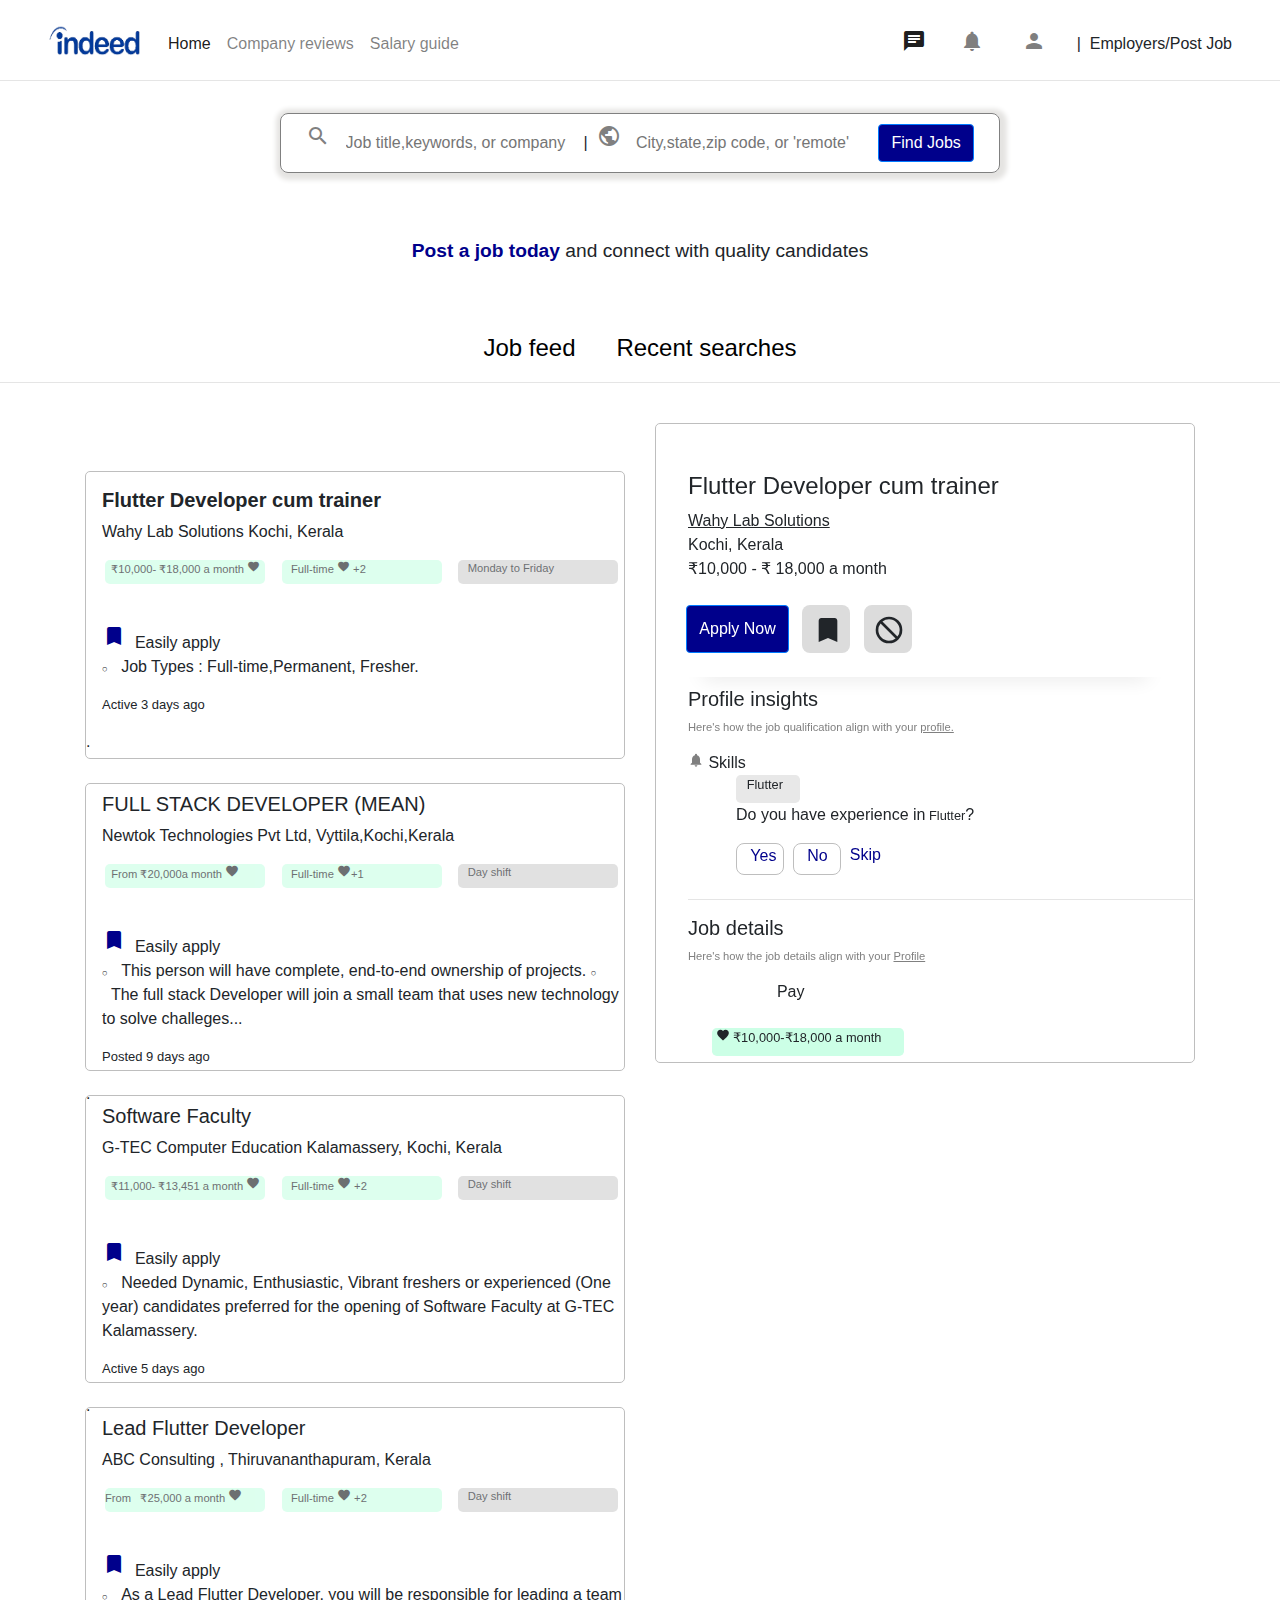
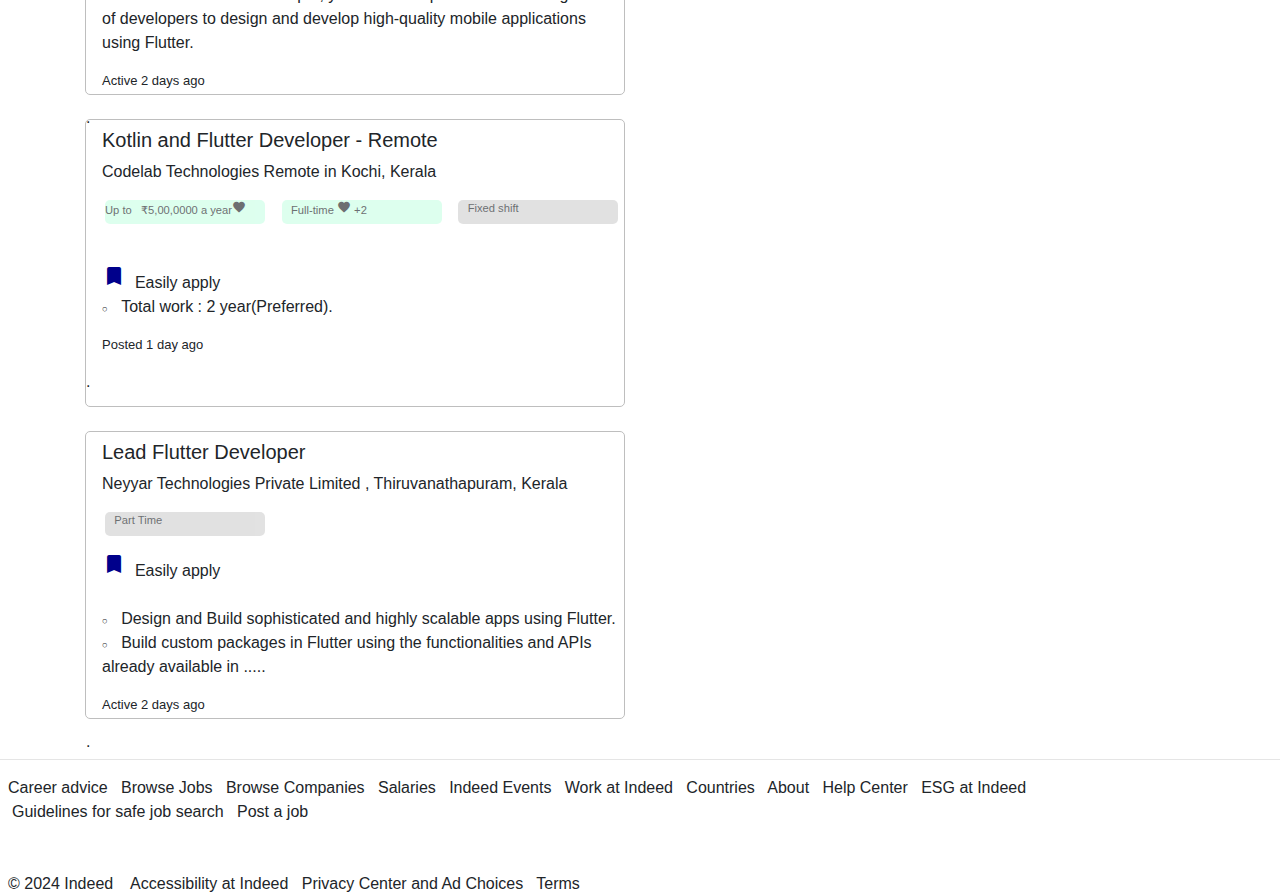
==== index.html @ 3a77b755 "first commit" ====
<!doctype html>
<html lang="en">
  <head>
    <!-- Required meta tags -->
    <meta charset="utf-8">
    <meta name="viewport" content="width=device-width, initial-scale=1, shrink-to-fit=no">

    <!-- Bootstrap CSS -->
    <link rel="stylesheet" href="https://cdn.jsdelivr.net/npm/bootstrap@4.0.0/dist/css/bootstrap.min.css" integrity="sha384-Gn5384xqQ1aoWXA+058RXPxPg6fy4IWvTNh0E263XmFcJlSAwiGgFAW/dAiS6JXm" crossorigin="anonymous">
    <link rel="stylesheet" href="indeed_style.css">
    <link rel="stylesheet" href="https://fonts.googleapis.com/icon?family=Material+Icons">
    <link href="https://fonts.googleapis.com/css?family=Material+Icons|Material+Icons+Outlined|Material+Icons+Two+Tone|Material+Icons+Round|Material+Icons+Sharp" rel="stylesheet">
    <title>Job Search India | Indeed</title>
  </head>
  <body>
<nav class="navbar navbar-expand-lg navbar-light ">
    <a class="navbar-brand" href="#">   <img src="images/logo.png" alt="Logo"> </a>
  
    <div class="collapse navbar-collapse" id="navbarSupportedContent">
      <ul class="navbar-nav ">
        <li class="nav-item active">
          <a class="nav-link" href="#">Home <span class="sr-only">(current)</span></a>
        </li>
        <li class="nav-item">
          <a class="nav-link" href="#">Company reviews</a>
        </li>
        <li class="nav-item">
            <a class="nav-link" href="#">Salary guide</a>
          </li>
       
      </ul>
   
    </div>
    <div class="collapse navbar-collapse main-menu" id="navbarSupportedContent">
        <ul class="navbar-nav left-nav ml-auto">
            <li class="nav-item active">
                <a class="nav-link" href="#"><span  class="material-icons " >chat</span>&nbsp;&nbsp; &nbsp;  </a>
              </li>
          <li class="nav-item ">
            <a class="nav-link" href="#"><span  class="material-icons " >notifications</span>&nbsp; &nbsp; &nbsp; </a>
          </li>
       
          <li class="nav-item">
              <a class="nav-link" href="#"><span  class="material-icons " >person</span>&nbsp; &nbsp; &nbsp; </a>
            </li>
         
        </ul>
     |&nbsp;&nbsp; 
     <span class="mobile-vew">Employers/Post Job</span>
      </div>

      <div class="mobile-menu">
        <ul class="navbar-nav left-nav ">
            <li class="nav-item active">
                <a class="nav-link" href="#"><span  class="material-icons " >chat</span> </a>
              </li>
          <li class="nav-item ">
            <a class="nav-link" href="#"><span  class="material-icons " >notifications</span> </a>
          </li>
       
          <li class="nav-item">
              <a class="nav-link" href="#"><span  class="material-icons " >person</span></a>
            </li>
         
        </ul>
    
      </div>




  </nav>
  <hr>
  <div class="section1">
<div class="form-border">
    <div class="input"> <span style="color: gray;"  class="material-icons " >search</span>&nbsp;&nbsp;
        <input type="text" placeholder="Job title,keywords, or company"><span style="font-weight: 400;">|</span>&nbsp;
        <span  style="color: gray;" class="material-icons " >public</span>&nbsp;&nbsp;
        <input type="text" placeholder="City,state,zip code, or 'remote'">
        <button class="btn btn-primary" style="background-color: #00008B;" type="submit">Find Jobs</button>
    </div>
</div>
  </div>
  
  <div class="section1-mobile">
    <div >
        <div class="input form-border-mobile"> <span  class="material-icons " >search</span>
            <input type="text" style="border: none;" placeholder="Job title,keywords,company"></div><br>
            <!-- <span style="font-weight: 400;">|</span> -->
          <div class="input form-border-mobile">  <span  class="material-icons " >public</span>
            <input type="text" style="border: none;"  placeholder="City,state,zip code,'remote'"></div><br>
            <button class="btn btn-primary" style="background-color: #00008B;" type="submit">Find Jobs</button>
        </div>
    </div>
      </div>


<div class="toggle-menu">
<p style="font-size: 1.2rem;"><span style="color: #00008B;font-weight: 700;">Post a job today</span> and connect with quality candidates</p>
</div>
<br>
<br>

<div class="toggle">
  <a href="#job-feed" onclick="show_jobfeed()" style="padding-right: 2rem;" id="jobid" active>Job feed</a>&nbsp;&nbsp;
  <a href="#searches" onclick="show_searches()" id="searchid">Recent searches</a>

</div>





    <hr>
<div class="container" id="job-feed">
  <div class="row" >
    <div class="col-md-6">
      <br>
      <br>
      <br>
<div class="box ">
      <h5 class="ml-3 mt-3"><b>Flutter Developer cum trainer</b></h5>
      <span class="ml-3">Wahy Lab Solutions Kochi, Kerala</span>
      <br>
     
      <div class="row ml-1 mt-3 mr-1" >
        <div class="col-md-4">
          <div class="requi">
           
           &nbsp; &#8377;10,000- &#8377;18,000 a month <span class="material-icons" style="font-size: small;">favorite</span>
          </div>
          &nbsp;
        </div>
        <div class="col-md-4">
          <div class="requi">
            &nbsp;&nbsp;  Full-time <span class="material-icons" style="font-size: small;">favorite</span> +2
          </div>
          &nbsp;
        </div>
        <div class="col-md-4">
          <div class="requi3">
            &nbsp;&nbsp;  Monday to Friday
          </div>
        </div>

      </div>

      <p class="ml-3 mt-3">
      <span class="material-icons" style="color: #00008B;">bookmark</span>&nbsp;&nbsp;Easily apply<br>
     <span style="font-size: .6rem;"> &#9675;</span> &nbsp;&nbsp;Job Types : Full-time,Permanent, Fresher.  <br></p>
    <p class="ml-3" style="font-size: small;">  Active 3 days ago</p>.
</div>
<br>
<div class="box">
  <div>
    <h5 class="ml-3 mt-2">FULL STACK DEVELOPER (MEAN)</h5>
    <span class="ml-3">Newtok Technologies Pvt Ltd, Vyttila,Kochi,Kerala</span>
    <br>
  
    <div class="row ml-1 mt-3 mr-1" >
      <div class="col-md-4">
        <div class="requi">
         
         &nbsp;    From &#8377;20,000a month <span class="material-icons" style="font-size: .9rem;">favorite</span>
        </div>
        &nbsp;
        &nbsp;
      </div>
      <div class="col-md-4">
        <div class="requi">
          &nbsp;&nbsp;   Full-time <span class="material-icons" style="font-size: .9rem;">favorite</span>+1
        </div>
        &nbsp;
      </div>
      <div class="col-md-4">
        <div class="requi3">
          &nbsp;&nbsp;   Day shift
        </div>
      </div>

    </div>

    <p class="ml-3 mt-3">
      <span class="material-icons" style="color: #00008B;">bookmark</span>&nbsp;&nbsp;Easily apply<br>
     <span style="font-size: .6rem;"> &#9675;</span> &nbsp;&nbsp;This person will have complete, end-to-end ownership of projects.  
     <span style="font-size: .6rem;"> &#9675;</span> &nbsp;&nbsp;The full stack Developer will join a small team that uses new technology to solve challeges... 
    
    </p>
    <p class="ml-3" style="font-size: small;">  Posted 9 days ago</p>.
 
  </div>

</div>
<br>
<div class="box">
  <div>
    <h5 class="ml-3 mt-2">Software Faculty</h5>
    <span class="ml-3">G-TEC Computer Education Kalamassery, Kochi, Kerala</span>
    <br>
   
    <div class="row ml-1 mt-3 mr-1" >
      <div class="col-md-4">
        <div class="requi">
         
         &nbsp; &#8377;11,000- &#8377;13,451 a month <span class="material-icons" style="font-size: .9rem;">favorite</span>
        </div>
        &nbsp;
      </div>
      <div class="col-md-4">
        <div class="requi">
          &nbsp;&nbsp;   Full-time <span class="material-icons" style="font-size: .9rem;">favorite</span>&nbsp;+2
        </div>
        &nbsp;
      </div>
      <div class="col-md-4">
        <div class="requi3">
          &nbsp;&nbsp;   Day shift
        </div>
      </div>

    </div>

    <p class="ml-3 mt-3">
      <span class="material-icons" style="color: #00008B;">bookmark</span>&nbsp;&nbsp;Easily apply<br>
     <span style="font-size: .6rem;"> &#9675;</span> &nbsp;&nbsp;Needed Dynamic, Enthusiastic, Vibrant freshers or experienced (One year) candidates preferred for the opening of Software Faculty at G-TEC Kalamassery.  
     
    
    </p>
    <p class="ml-3" style="font-size: small;">  Active 5 days ago</p>.
 
  </div>

</div>
<br>
<div class="box">
  <div>
    <h5 class="ml-3 mt-2">Lead Flutter Developer</h5>
    <span class="ml-3">ABC Consulting , Thiruvananthapuram, Kerala</span>
    <br>
    
    <div class="row ml-1 mt-3 mr-1" >
      <div class="col-md-4">
        <div class="requi">
         
        From &nbsp; &#8377;25,000 a month <span class="material-icons" style="font-size: .9rem;">favorite</span>
        </div>
      &nbsp;
      </div>
      <div class="col-md-4">
        <div class="requi">
          &nbsp;&nbsp;   Full-time <span class="material-icons" style="font-size: .9rem;">favorite</span>&nbsp;+2
        </div>
        &nbsp;
      </div>
      <div class="col-md-4">
        <div class="requi3">
          &nbsp;&nbsp;   Day shift
        </div>
     

      </div>

    </div>

    <p class="ml-3 mt-3">
      <span class="material-icons" style="color: #00008B;">bookmark</span>&nbsp;&nbsp;Easily apply<br>
     <span style="font-size: .6rem;"> &#9675;</span> &nbsp;&nbsp;As a Lead Flutter Developer, you will be responsible for leading a team of developers to design
     and develop high-quality mobile applications using Flutter.
     
    
    </p>
    <p class="ml-3" style="font-size: small;">  Active 2 days ago</p>.
 
  </div>

</div>
<br>
<div class="box">
  <div>
    <h5 class="ml-3 mt-2">Kotlin and Flutter Developer - Remote</h5>
    <span class="ml-3">Codelab Technologies Remote in Kochi, Kerala</span>
    <br>
    
    <div class="row ml-1 mt-3 mr-1" >
      <div class="col-md-4">
        <div class="requi">
         
        Up to &nbsp; &#8377;5,00,0000 a year<span class="material-icons" style="font-size: .9rem;">favorite</span>
        </div>
      &nbsp;
      </div>
      <div class="col-md-4">
        <div class="requi">
          &nbsp;&nbsp;   Full-time <span class="material-icons" style="font-size: .9rem;">favorite</span>&nbsp;+2
        </div>
        &nbsp;
      </div>
      <div class="col-md-4">
        <div class="requi3">
          &nbsp;&nbsp;   Fixed shift
        </div>
     

      </div>

    </div>

    <p class="ml-3 mt-3">
      <span class="material-icons" style="color: #00008B;">bookmark</span>&nbsp;&nbsp;Easily apply<br>
     <span style="font-size: .6rem;"> &#9675;</span> &nbsp;&nbsp;Total work : 2 year(Preferred).
     
     
    
    </p>
    <p class="ml-3" style="font-size: small;">  Posted 1 day ago</p>.
 
  </div>

</div>
<br>
<div class="box">
  <div>
    <h5 class="ml-3 mt-2">Lead Flutter Developer</h5>
    <span class="ml-3">Neyyar Technologies Private Limited , Thiruvanathapuram, Kerala</span>
    <br>
   
    <div class="row ml-1 mt-3 mr-1" >
     
   
      <div class="col-md-4">
        <div class="requi3">
          &nbsp;&nbsp;   Part Time
        </div>
     

      </div>

    </div>

    <p class="ml-3 mt-3">
      <span class="material-icons" style="color: #00008B;">bookmark</span>&nbsp;&nbsp;Easily apply<br><br>
     <span style="font-size: .6rem;"> &#9675;</span> &nbsp;&nbsp;Design and Build sophisticated and highly scalable apps using Flutter.<br>
     <span style="font-size: .6rem;"> &#9675;</span> &nbsp;&nbsp;Build custom packages in Flutter using the functionalities and APIs already available in .....
     
     
    
    </p>
    <p class="ml-3" style="font-size: small;">  Active 2 days ago</p>.
 
  </div>

</div>
<br>
    </div>
    <div class="col-md-6">
      <br>
    
        <div class="box_static">
        <h4 class="spanclass mt-5">Flutter Developer cum trainer</h4>
        <div class="spanclass">
        <span ><u>Wahy Lab Solutions</u>
        <br>Kochi, Kerala<br>
        &#8377;10,000 - &#8377; 18,000 a month
      </span><br>
      <br>
      <div class="row">
      &nbsp;&nbsp;&nbsp;<button class="btn btn-primary" style="background-color: #00008B;" type="submit">Apply Now</button>&nbsp;&nbsp;&nbsp;
      <div class="square"><span class="material-icons-outlined" style="padding-left: .6rem;padding-top: .6rem;font-size: 2rem;">bookmark</span></div>&nbsp;&nbsp;&nbsp;
      <div class="square"><span class="material-icons" style="padding-left: .6rem;padding-top: .6rem;font-size: 2rem;">do_not_disturb</span></div>
      </div>
      <br>
    </div>
    <div class="hr">
    </div>
    <div class="cotainer">
<div class="scroll spanclass">
      <h5>Profile insights</h5>
      <p style="font-size: .7rem;color: gray">Here's how the job qualification align with your <u>profile.</u></p>
   
      <span class="material-icons" style="font-size: 1rem;color: gray;">notifications</span><span style="font-weight: 500;"> Skills</span>
      <div class="squareS ml-5" style="width: 4rem;font-size: .8rem;font-weight: 500;">&nbsp;&nbsp;&nbsp;Flutter</div>
      <p class="ml-5">Do you have experience in<span style="font-size: .8rem;font-weight: 500;"> Flutter</span>?</p>

      <div class="row ml-5">
        <div class="squareH" style="color: #00008B;font-weight: 500;">&nbsp;&nbsp;&nbsp;Yes</div>&nbsp;&nbsp;
        <div class="squareH" style="color: #00008B;font-weight: 500;">&nbsp;&nbsp;&nbsp;No</div>
        &nbsp;&nbsp;<p style="color: #00008B;font-weight: 500;">Skip</p>
       
      </div>
      <hr>

      <h5>Job details</h5>
      <p style="font-size: .7rem;color: gray">Here's how the job details align with your <u>Profile</u></p>
      <span class="material-icons" style="font-size: 1rem;color: gray;">money</span> <span style="font-weight: 500;">&nbsp;Pay</span><br><br>
      <div class="squareJ ml-4" style="width: 12rem;font-size: .8rem;font-weight: 500;">&nbsp;<span class="material-icons" style="font-size: .9rem;">favorite</span>&nbsp;&#8377;10,000-&#8377;18,000 a month</div>
      <br>
      <span class="material-icons" style="font-size: 1rem;color: gray;">work</span> <span style="font-weight: 500;">&nbsp;Job type</span><br><br>
      <div class="row">
      <div class="squareJ ml-4" style="width: 6rem;font-size: .8rem;font-weight: 500;">&nbsp;<span class="material-icons" style="font-size: .9rem;">favorite</span>&nbsp;Full-time</div>
      
      <div class="squareS ml-4" style="width: 6rem;font-size: .8rem;font-weight: 500;">&nbsp;&nbsp;&nbsp;Fresher</div>
      <div class="squareS ml-4" style="width: 6rem;font-size: .8rem;font-weight: 500;">&nbsp;&nbsp;&nbsp;Permanent</div>
     

      </div>
     
      <span class="material-icons" style="font-size: 1rem;color: gray;">watch_later</span> <span style="font-weight: 500;">&nbsp;Shift and schedule</span><br><br>
      <div class="requi3">Monday to Friday</div>
      <br>
      <hr>
      <h5>Location</h5>
      <span style="color: gray;" class="material-icons">public</span> &nbsp;Kochi , Kerala
      <hr>
      <h5>Full job description</h5>
      we are hiring Flutter developer cum trainer , Qualification : any , Freshers/ maximum 6 months experience in Flutter
      <br>
      <br>
      Job Types :  Full-time,Permanent,Fresher
      <br>
      <br>
      Pay: 10,000-18,000 per month
      <br>
      <br>
      Schedule :
      Monday to Friday
      <br>
      <br>
      Work Location: In person
      <hr>
      <br>
      <div class="box-report">&nbsp;&nbsp;Report job</div>
      <br>
      <br>
    </div>
    </div>
          </div>
      
    </div>
    </div>
</div>
<div class="container">
<div id="searches">
  <div class="search_item">
    <span style="font-size: 1.2rem;">flutter developer cum trainer</span><br>
    <span style="color: red;">1 new</span><span style="color: gray;"> in Kerala</span>
    <span class="material-icons" style="float:right;">close</span>

  </div>
  <br>
  <div class="search_item">
    <span style="font-size: 1.2rem;">AI Engineer</span><br>
    <span style="color: red;">6 new</span><span style="color: gray;"> in Dubai</span>
    <span class="material-icons" style="float:right;">close</span>

  </div>
  <br>
  <div class="search_item">
    <span style="font-size: 1.2rem;">Machine Learning</span><br>
    <span style="color: red;">1 new</span><span style="color: gray;"> in Dubai</span>
    <span class="material-icons" style="float:right;">close</span>

  </div>
  <br>
  <div class="search_item">
    <span style="font-size: 1.2rem;">Data Analyst</span><br>
    <span style="color: red;">2 new</span><span style="color: gray;"> in Dubai</span>
    <span class="material-icons" style="float:right;">close</span>

  </div>
  <br>
  <div class="search_item">
    <span style="font-size: 1.2rem;">Data Scientist</span><br>
    <span style="color: red;">2 new</span><span style="color: gray;"> in Dubai</span>
    <span class="material-icons" style="float:right;">close</span>

  </div>
</div>

  </div>
  
  <footer>
    <hr>
    <div class="width:100%">
    <div class="ml-2" >
    <span>Career advice</span>&nbsp;&nbsp;
    <span>Browse Jobs</span>&nbsp;&nbsp;
    <span>Browse Companies</span>&nbsp;&nbsp;
    <span>Salaries</span>&nbsp;&nbsp;
    <span>Indeed Events</span>&nbsp;&nbsp;
    <span>Work at Indeed</span>&nbsp;&nbsp;
    <span>Countries</span>&nbsp;&nbsp;
    <span>About</span>&nbsp;&nbsp;
    <span>Help Center</span>&nbsp;&nbsp;
    <span>ESG at Indeed</span>&nbsp;&nbsp;
  
    <br>
   
 
      <span class="ml-1">Guidelines for safe job search</span>&nbsp;&nbsp;
      <span>Post a job</span>&nbsp;&nbsp;

    </div>
    <br>
    <br>
    <div class="">
      <span class="ml-2">&copy; 2024 Indeed </span>&nbsp;&nbsp;
      <span>Accessibility at Indeed</span>&nbsp;&nbsp;
      <span>Privacy Center and Ad Choices</span>&nbsp;&nbsp;
      <span>Terms</span>
    </div>
    </div>
  </footer>
  </body>
  <script>
     var x = document.getElementById("job-feed");
     var y = document.getElementById("searches");
     x.style.display = "block";
     y.style.display = "none";
    function show_jobfeed() {
     
      // if (x.style.display === "none") {
        x.style.display = "block";
     
        
      // } else {
        y.style.display = "none";
      // }
    }
    function show_searches(){
      y.style.display = "block";
      x.style.display = "none";
    }
    </script>
  <script src="https://code.jquery.com/jquery-3.2.1.slim.min.js" integrity="sha384-KJ3o2DKtIkvYIK3UENzmM7KCkRr/rE9/Qpg6aAZGJwFDMVNA/GpGFF93hXpG5KkN" crossorigin="anonymous"></script>
    <script src="https://cdn.jsdelivr.net/npm/popper.js@1.12.9/dist/umd/popper.min.js" integrity="sha384-ApNbgh9B+Y1QKtv3Rn7W3mgPxhU9K/ScQsAP7hUibX39j7fakFPskvXusvfa0b4Q" crossorigin="anonymous"></script>
    <script src="https://cdn.jsdelivr.net/npm/bootstrap@4.0.0/dist/js/bootstrap.min.js" integrity="sha384-JZR6Spejh4U02d8jOt6vLEHfe/JQGiRRSQQxSfFWpi1MquVdAyjUar5+76PVCmYl" crossorigin="anonymous"></script>
   
  </body>
 
</html>
---- indeed_style.css ----
body{
    background-color: white;
    
}
.navbar {
    padding-top: 2rem;
    background-color: white;
    height: 4rem;
    position: relative;
    padding-left: 3rem;
    padding-right: 3rem;
}
@media only screen and ((max-width: 1000px)) {

.mobile-menu .navbar-nav{
  display: flex;
 
  flex-direction: row;
  /* background-color: red; */
}
.nav-item{
  padding-left: 2rem;
  color: #555;
}


}
@media only screen and ((min-width: 1000px)) {

  .mobile-menu .navbar-nav{
    display: none;
   
 
  }
  }
  @media only screen and ((max-width: 800px) and (min-width:300px)) {
    .section1{
    /* visibility: hidden; */
    display:none
    }
    .section1 .input{
      display: none;
    }
    .section1 .form-border{
      display: none;
    }
    .section1 button{
      display: none;
    }
    .section1-mobile{
      display: block;
     
     
   
    }
  
    }
    @media only screen and ((min-width: 800px)) {

      .section1-mobile{
       /* visibility: hidden; */
       display: none;
       
     
      }
      .section1-mobile .input{
        display: none;

      }
      .section1-mobile button{
        display: none;

      }
      .section1{
        display:block;
      }
      }

.navbar-brand img{
    display: block;
    /* float: left; */
    width: 6rem;
    height: 2.5rem;
   
}
.navbar-nav ul{
    position: absolute;
   
}
.navbar-nav li a:hover{
    /* padding-bottom: 10px; */
    border-bottom: 1px solid #00008B;
    line-height: 48px;
}

 .left-nav a:hover{
    border-bottom: 1px solid #00008B;
    line-height: 48px;
    background-color: #ADD8E6;
}

.toggle-menu{
  display: flex;
  justify-content: center;
}
.toggle{
  display: flex;
  justify-content: center;
}
.toggle a{
  /* font-weight: 500; */
  font-size: 1.5rem;
  color: black;
  text-decoration: none;
}
.toggle a:hover{
  font-weight: 700;
}
.toggle a:active{
  font-weight: 700;
}
.searches{
  display: flex;
  justify-content: center;
}

.section1{
    display: flex;
    justify-content: center;
    align-items: center;
    text-align: center;
    padding-top: 1rem;

}
.section1-mobile{
  display: flex;
  justify-content: center;
  align-items: center;
  text-align: center;
  padding-top: 1rem;

}
.section1 .form-border{
  border: 1px solid gray;
  width: 45rem;
  border-radius: .5rem;
  padding-bottom: .6rem;
  padding-top: .6rem;
  box-shadow: .1rem .1rem .3rem .3rem #E5E4E2;
}

.section1 input{
    border:none;
    width: 15rem;

}
.section1-mobile input{
  border:none;
  width: 15rem;

}

.form-border-mobile{
  border: 1px solid gray;
  width: 25rem;
  border-radius: .5rem;
  padding-bottom: .6rem;
  padding-top: .6rem;
  box-shadow: .1rem .1rem .3rem .3rem #E5E4E2;
}
.box{
    /* width : 30rem; */
    height: 18rem;
    /* background-color:red; */
    border: 1px solid 	#BEBEBE;
    border-radius: 5px;
  
  
}
@media only screen and (max-width: 1200px) {
    /* body {
      background-color: red;
    } */
     .box{
        height: 25rem;
     }
    .box .requi{
        width:7rem;
        font-size: .65rem;
       
    }
    .box .requi3{
        width:7rem ;
        font-size: .65rem;
    }
  }
  @media only screen and ((max-width: 1200px) and (min-width:1000px)) {
    .box{
        height: 22rem;
    }
  }
    /* /* body {} */
  @media only screen and ((max-width: 1000px) and (min-width:750px) ){
    /* body {
      background-color: red;
    } */
    .box{
        height: 22rem;
    }
    .box .requi{
        width:5rem;
        font-size: .55rem;
       
    }
    .box .requi3{
        width:5rem ;
        font-size: .55rem;
    }
  }
.box_static{
  /* //  width :35rem; */
    height: 40rem;
    /* background-color: blue; */
    position: sticky;
    top:0px;
    border: 1px solid 	#BEBEBE;
    border-radius: 5px;
  
}

.box_static .spanclass{
    padding-left: 2rem;
}

.box_static .hr {
    border:none;
    height: 20px;
       width: 90%;
      height: 50px;
      margin-top: 0;
      border-bottom: 1px solid white;
      box-shadow: 0 20px 20px -20px #DCDCDC;
    margin: -50px auto 10px; 
  }
  .box_static .square{
    width: 3rem;
    height: 3rem;
    background-color: #DCDCDC;
    border-radius: .5rem;
  }
  .box-report{
    width: 6rem;
    height: 2rem;
    background-color: #DCDCDC;
    border-radius: .5rem;
  }
.requirments{
    display:flex;
    flex-direction: row;
    
}
.requi{
    width: 10rem;
    height: 1.5rem;
    background-color: #ccffe6;
    opacity: 0.66;
   font-size: .7rem;
    border-radius: 5px;

}
.requi3{
    height: 1.5rem;
    width: 10rem;
    background-color: 	#D3D3D3;
    opacity: 0.66;
    font-size: .7rem;
    border-radius: 5px;

}
.scroll{
    height: 24.4rem;
    overflow: scroll;
    width: 33.57rem;
    padding-left: 2rem;
    /* background-color: red; */
}
.scroll::-webkit-scrollbar {
        width: 10px;
      }
      
      /* Track */
      .scroll::-webkit-scrollbar-track {
        background: #f1f1f1; 
      }
       
      /* Handle */
      .scroll::-webkit-scrollbar-thumb {
        background: #888; 
      }
      
      /* Handle on hover */
      .scroll::-webkit-scrollbar-thumb:hover {
        background: #555; 
      }

.box_static .squareH {
 width: 3rem;
 height: 2rem;
 border: 1px solid #BEBEBE;
 border-radius: .5rem;
}
.box_static .squareS{
    /* width: 3rem; */
    height: 1.7rem;
    border-radius: .3rem;
    background-color:#E8E8E8;
}
.box_static .squareJ{
    /* width: 3rem; */
    height: 1.7rem;
    border-radius: .3rem;
    background-color: #ccffe6;
}
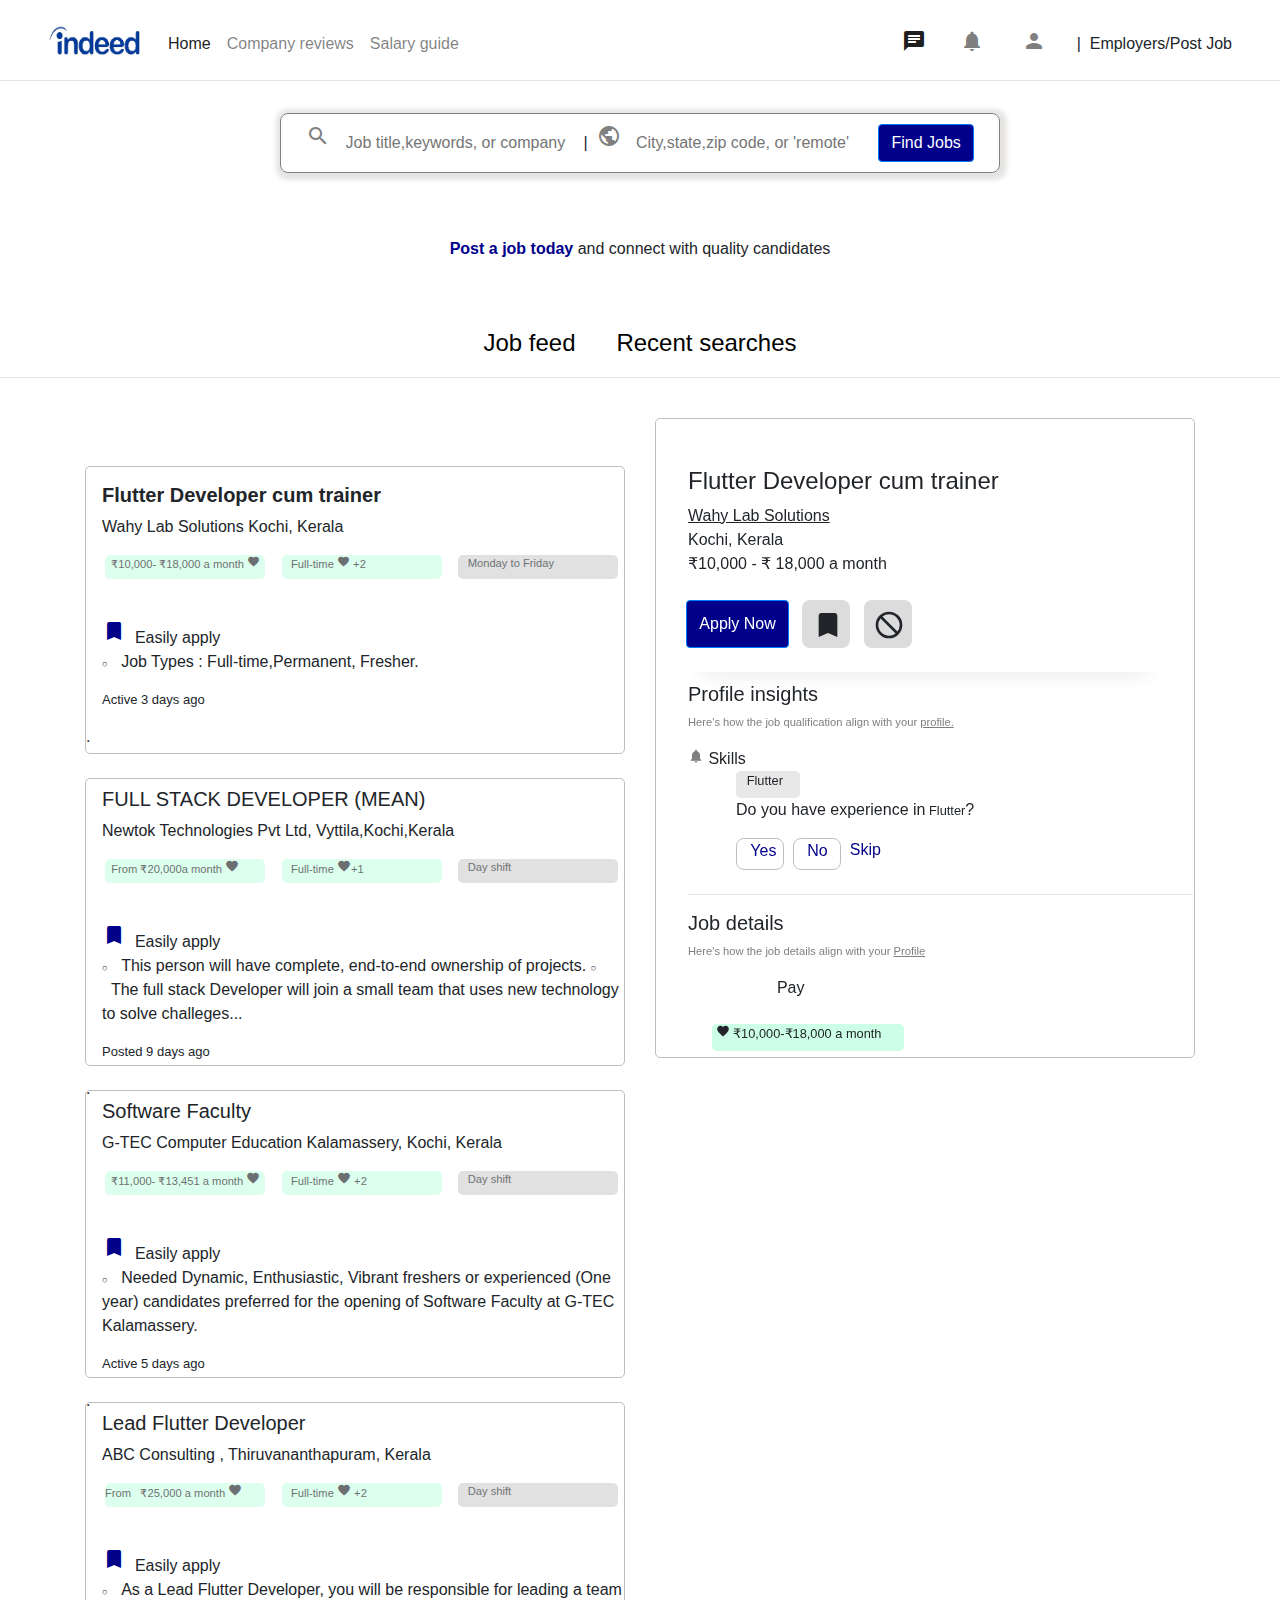
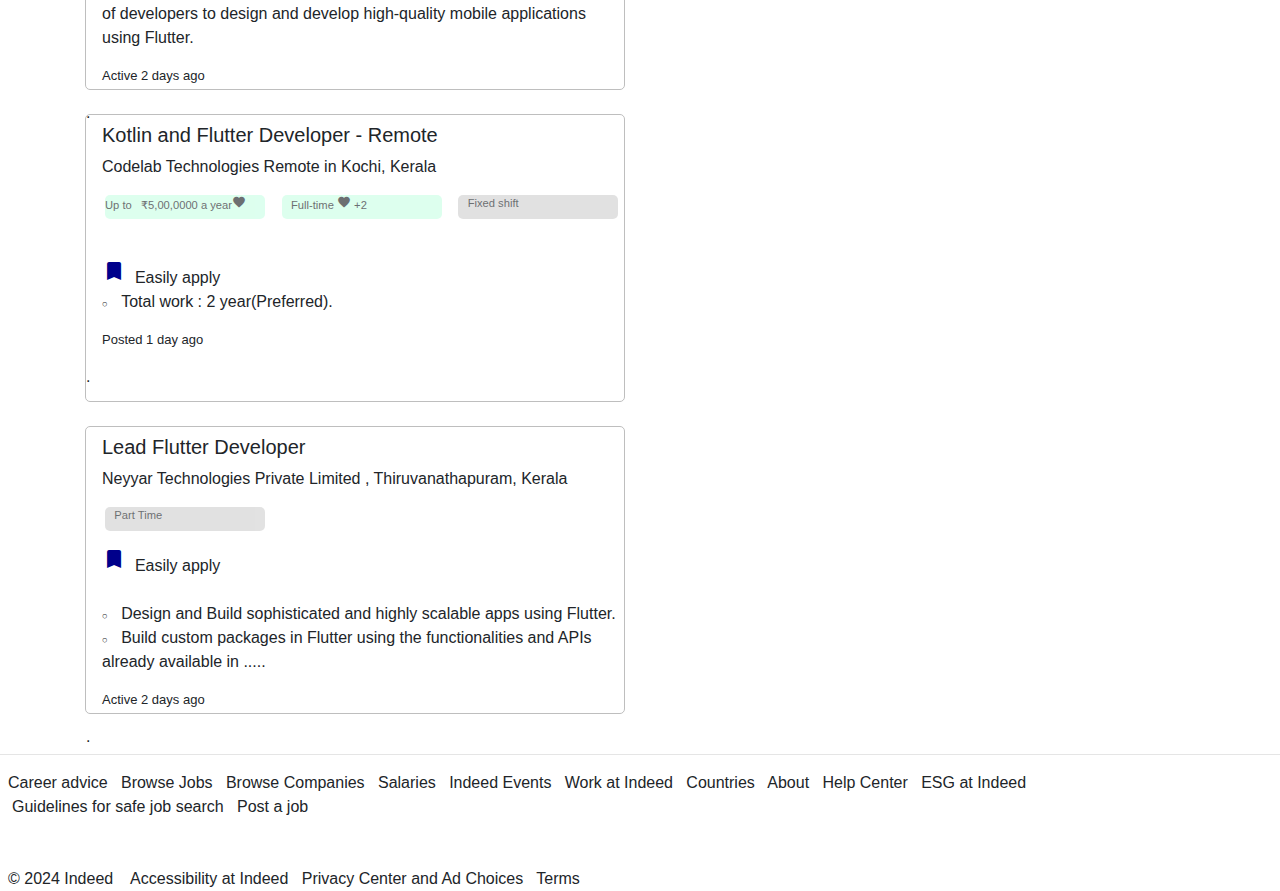
==== commit bfb6783c: "responsive issue solved" ====
--- a/index.html
+++ b/index.html
@@ -13,528 +13,528 @@
     <title>Job Search India | Indeed</title>
   </head>
   <body>
-<nav class="navbar navbar-expand-lg navbar-light ">
-    <a class="navbar-brand" href="#">   <img src="images/logo.png" alt="Logo"> </a>
   
-    <div class="collapse navbar-collapse" id="navbarSupportedContent">
-      <ul class="navbar-nav ">
-        <li class="nav-item active">
-          <a class="nav-link" href="#">Home <span class="sr-only">(current)</span></a>
-        </li>
-        <li class="nav-item">
-          <a class="nav-link" href="#">Company reviews</a>
-        </li>
-        <li class="nav-item">
-            <a class="nav-link" href="#">Salary guide</a>
-          </li>
-       
-      </ul>
+     
+      <nav class="navbar navbar-expand-lg navbar-light ">
+        <a class="navbar-brand" href="#">   <img src="images/logo.png" alt="Logo"> </a>
+        <div class="collapse navbar-collapse" id="navbarSupportedContent">
+            <ul class="navbar-nav ">
+              <li class="nav-item active">
+                <a class="nav-link" href="#">Home <span class="sr-only">(current)</span></a>
+              </li>
+              <li class="nav-item">
+                <a class="nav-link" href="#">Company reviews</a>
+              </li>
+              <li class="nav-item">
+                  <a class="nav-link" href="#">Salary guide</a>
+                </li>
+             
+            </ul>
+         
+          </div>
+
+        <div class="collapse navbar-collapse main-menu" id="navbarSupportedContent">
+            <ul class="navbar-nav left-nav ml-auto">
+                <li class="nav-item active">
+                    <a class="nav-link" href="#"><span  class="material-icons " >chat</span>&nbsp;&nbsp; &nbsp;  </a>
+                  </li>
+              <li class="nav-item ">
+                <a class="nav-link" href="#"><span  class="material-icons " >notifications</span>&nbsp; &nbsp; &nbsp; </a>
+              </li>
+           
+              <li class="nav-item">
+                  <a class="nav-link" href="#"><span  class="material-icons " >person</span>&nbsp; &nbsp; &nbsp; </a>
+                </li>
+             
+            </ul>
+         |&nbsp;&nbsp; 
+         <span class="mobile-vew">Employers/Post Job</span>
+          </div> 
+
+        <div class="mobile-menu">
+            <ul class="navbar-nav left-nav ">
+                <li class="nav-item active">
+                    <a class="nav-link" href="#"><span  class="material-icons " >chat</span> </a>
+                  </li>
+              <li class="nav-item ">
+                <a class="nav-link" href="#"><span  class="material-icons " >notifications</span> </a>
+              </li>
+           
+              <li class="nav-item">
+                  <a class="nav-link" href="#"><span  class="material-icons " >person</span></a>
+                </li>
+             
+            </ul>
+        
+          </div>
+        </nav>
+        <!-- <br> -->
+          <hr>
+      <div class="section1">
+        <div class="form-border">
+            <div class="input"> <span style="color: gray;"  class="material-icons " >search</span>&nbsp;&nbsp;
+                <input type="text" placeholder="Job title,keywords, or company"><span style="font-weight: 400;">|</span>&nbsp;
+                <span  style="color: gray;" class="material-icons " >public</span>&nbsp;&nbsp;
+                <input type="text" placeholder="City,state,zip code, or 'remote'">
+                <button class="btn btn-primary" style="background-color: #00008B;" type="submit">Find Jobs</button>
+            </div>
+        </div>
+          </div>
+      <div class="section1-mobile">
+        <div >
+            <div class="input form-border-mobile"> <span  class="material-icons " >search</span>
+                <input type="text" style="border: none;" placeholder="Job title,keywords,company"></div><br>
+             
+              <div class="input form-border-mobile">  <span  class="material-icons " >public</span>
+                <input type="text" style="border: none;"  placeholder="City,state,zip code,'remote'"></div><br>
+                <button class="btn btn-primary" style="background-color: #00008B;" type="submit">Find Jobs</button>
+            </div>
+        </div> 
+      <div class="toggle-menu">
+        <p ><span style="color: #00008B;font-weight: 700;">Post a job today</span> and connect with quality candidates</p>
+        </div> 
+        <br>
+        <br>
+        
+        <div class="toggle">
+          <a href="#job-feed" onclick="show_jobfeed()" style="padding-right: 2rem;" id="jobid" active>Job feed</a>&nbsp;&nbsp;
+          <a href="#searches" onclick="show_searches()" id="searchid">Recent searches</a>
+        
+        </div>
+        
+        
+        
+        
+        
+            <hr>
+
+<div class="container">
+      <div class="job-feed" id="job-feed">
+        <div class="row" >
+          <div class="col-md-6 ">
+            <br>
+            <br>
+            <br>
+      <div class="box ">
+            <h5 class="ml-3 mt-3"><b>Flutter Developer cum trainer</b></h5>
+            <span class="ml-3">Wahy Lab Solutions Kochi, Kerala</span>
+            <br>
+           
+            <div class="row ml-1 mt-3 mr-1" >
+              <div class="col-md-4">
+                <div class="requi">
+                 
+                 &nbsp; &#8377;10,000- &#8377;18,000 a month <span class="material-icons" style="font-size: small;">favorite</span>
+                </div>
+                &nbsp;
+              </div>
+              <div class="col-md-4">
+                <div class="requi">
+                  &nbsp;&nbsp;  Full-time <span class="material-icons" style="font-size: small;">favorite</span> +2
+                </div>
+                &nbsp;
+              </div>
+              <div class="col-md-4">
+                <div class="requi3">
+                  &nbsp;&nbsp;  Monday to Friday
+                </div>
+              </div>
+      
+            </div>
+      
+            <p class="ml-3 mt-3">
+            <span class="material-icons" style="color: #00008B;">bookmark</span>&nbsp;&nbsp;Easily apply<br>
+           <span style="font-size: .6rem;"> &#9675;</span> &nbsp;&nbsp;Job Types : Full-time,Permanent, Fresher.  <br></p>
+          <p class="ml-3" style="font-size: small;">  Active 3 days ago</p>.
+      </div>
+      <br>
+      <div class="box">
+        <div>
+          <h5 class="ml-3 mt-2">FULL STACK DEVELOPER (MEAN)</h5>
+          <span class="ml-3">Newtok Technologies Pvt Ltd, Vyttila,Kochi,Kerala</span>
+          <br>
+        
+          <div class="row ml-1 mt-3 mr-1" >
+            <div class="col-md-4">
+              <div class="requi">
+               
+               &nbsp;    From &#8377;20,000a month <span class="material-icons" style="font-size: .9rem;">favorite</span>
+              </div>
+              &nbsp;
+              &nbsp;
+            </div>
+            <div class="col-md-4">
+              <div class="requi">
+                &nbsp;&nbsp;   Full-time <span class="material-icons" style="font-size: .9rem;">favorite</span>+1
+              </div>
+              &nbsp;
+            </div>
+            <div class="col-md-4">
+              <div class="requi3">
+                &nbsp;&nbsp;   Day shift
+              </div>
+            </div>
+      
+          </div>
+      
+          <p class="ml-3 mt-3">
+            <span class="material-icons" style="color: #00008B;">bookmark</span>&nbsp;&nbsp;Easily apply<br>
+           <span style="font-size: .6rem;"> &#9675;</span> &nbsp;&nbsp;This person will have complete, end-to-end ownership of projects.  
+           <span style="font-size: .6rem;"> &#9675;</span> &nbsp;&nbsp;The full stack Developer will join a small team that uses new technology to solve challeges... 
+          
+          </p>
+          <p class="ml-3" style="font-size: small;">  Posted 9 days ago</p>.
+       
+        </div>
+      
+      </div>
+      <br>
+      <div class="box">
+        <div>
+          <h5 class="ml-3 mt-2">Software Faculty</h5>
+          <span class="ml-3">G-TEC Computer Education Kalamassery, Kochi, Kerala</span>
+          <br>
+         
+          <div class="row ml-1 mt-3 mr-1" >
+            <div class="col-md-4">
+              <div class="requi">
+               
+               &nbsp; &#8377;11,000- &#8377;13,451 a month <span class="material-icons" style="font-size: .9rem;">favorite</span>
+              </div>
+              &nbsp;
+            </div>
+            <div class="col-md-4">
+              <div class="requi">
+                &nbsp;&nbsp;   Full-time <span class="material-icons" style="font-size: .9rem;">favorite</span>&nbsp;+2
+              </div>
+              &nbsp;
+            </div>
+            <div class="col-md-4">
+              <div class="requi3">
+                &nbsp;&nbsp;   Day shift
+              </div>
+            </div>
+      
+          </div>
+      
+          <p class="ml-3 mt-3">
+            <span class="material-icons" style="color: #00008B;">bookmark</span>&nbsp;&nbsp;Easily apply<br>
+           <span style="font-size: .6rem;"> &#9675;</span> &nbsp;&nbsp;Needed Dynamic, Enthusiastic, Vibrant freshers or experienced (One year) candidates preferred for the opening of Software Faculty at G-TEC Kalamassery.  
+           
+          
+          </p>
+          <p class="ml-3" style="font-size: small;">  Active 5 days ago</p>.
+       
+        </div>
+      
+      </div>
+      <br>
+      <div class="box">
+        <div>
+          <h5 class="ml-3 mt-2">Lead Flutter Developer</h5>
+          <span class="ml-3">ABC Consulting , Thiruvananthapuram, Kerala</span>
+          <br>
+          
+          <div class="row ml-1 mt-3 mr-1" >
+            <div class="col-md-4">
+              <div class="requi">
+               
+              From &nbsp; &#8377;25,000 a month <span class="material-icons" style="font-size: .9rem;">favorite</span>
+              </div>
+            &nbsp;
+            </div>
+            <div class="col-md-4">
+              <div class="requi">
+                &nbsp;&nbsp;   Full-time <span class="material-icons" style="font-size: .9rem;">favorite</span>&nbsp;+2
+              </div>
+              &nbsp;
+            </div>
+            <div class="col-md-4">
+              <div class="requi3">
+                &nbsp;&nbsp;   Day shift
+              </div>
+           
+      
+            </div>
+      
+          </div>
+      
+          <p class="ml-3 mt-3">
+            <span class="material-icons" style="color: #00008B;">bookmark</span>&nbsp;&nbsp;Easily apply<br>
+           <span style="font-size: .6rem;"> &#9675;</span> &nbsp;&nbsp;As a Lead Flutter Developer, you will be responsible for leading a team of developers to design
+           and develop high-quality mobile applications using Flutter.
+           
+          
+          </p>
+          <p class="ml-3" style="font-size: small;">  Active 2 days ago</p>.
+       
+        </div>
+      
+      </div>
+      <br>
+      <div class="box">
+        <div>
+          <h5 class="ml-3 mt-2">Kotlin and Flutter Developer - Remote</h5>
+          <span class="ml-3">Codelab Technologies Remote in Kochi, Kerala</span>
+          <br>
+          
+          <div class="row ml-1 mt-3 mr-1" >
+            <div class="col-md-4">
+              <div class="requi">
+               
+              Up to &nbsp; &#8377;5,00,0000 a year<span class="material-icons" style="font-size: .9rem;">favorite</span>
+              </div>
+            &nbsp;
+            </div>
+            <div class="col-md-4">
+              <div class="requi">
+                &nbsp;&nbsp;   Full-time <span class="material-icons" style="font-size: .9rem;">favorite</span>&nbsp;+2
+              </div>
+              &nbsp;
+            </div>
+            <div class="col-md-4">
+              <div class="requi3">
+                &nbsp;&nbsp;   Fixed shift
+              </div>
+           
+      
+            </div>
+      
+          </div>
+      
+          <p class="ml-3 mt-3">
+            <span class="material-icons" style="color: #00008B;">bookmark</span>&nbsp;&nbsp;Easily apply<br>
+           <span style="font-size: .6rem;"> &#9675;</span> &nbsp;&nbsp;Total work : 2 year(Preferred).
+           
+           
+          
+          </p>
+          <p class="ml-3" style="font-size: small;">  Posted 1 day ago</p>.
+       
+        </div>
+      
+      </div>
+      <br>
+      <div class="box">
+        <div>
+          <h5 class="ml-3 mt-2">Lead Flutter Developer</h5>
+          <span class="ml-3">Neyyar Technologies Private Limited , Thiruvanathapuram, Kerala</span>
+          <br>
+         
+          <div class="row ml-1 mt-3 mr-1" >
+           
+         
+            <div class="col-md-4">
+              <div class="requi3">
+                &nbsp;&nbsp;   Part Time
+              </div>
+           
+      
+            </div>
+      
+          </div>
+      
+          <p class="ml-3 mt-3">
+            <span class="material-icons" style="color: #00008B;">bookmark</span>&nbsp;&nbsp;Easily apply<br><br>
+           <span style="font-size: .6rem;"> &#9675;</span> &nbsp;&nbsp;Design and Build sophisticated and highly scalable apps using Flutter.<br>
+           <span style="font-size: .6rem;"> &#9675;</span> &nbsp;&nbsp;Build custom packages in Flutter using the functionalities and APIs already available in .....
+           
+           
+          
+          </p>
+          <p class="ml-3" style="font-size: small;">  Active 2 days ago</p>.
+       
+        </div>
+      
+      </div>
+      <br>
+          </div>
+          <div class="col-md-6 static_box">
+            <br>
+          
+               <div class="box_static">
+              <h4 class="spanclass mt-5">Flutter Developer cum trainer</h4>
+              <div class="spanclass">
+              <span ><u>Wahy Lab Solutions</u>
+              <br>Kochi, Kerala<br>
+              &#8377;10,000 - &#8377; 18,000 a month
+            </span><br>
+            <br>
+            <div class="row">
+            &nbsp;&nbsp;&nbsp;<button class="btn btn-primary" style="background-color: #00008B;" type="submit">Apply Now</button>&nbsp;&nbsp;&nbsp;
+            <div class="square"><span class="material-icons-outlined" style="padding-left: .6rem;padding-top: .6rem;font-size: 2rem;">bookmark</span></div>&nbsp;&nbsp;&nbsp;
+            <div class="square"><span class="material-icons" style="padding-left: .6rem;padding-top: .6rem;font-size: 2rem;">do_not_disturb</span></div>
+            </div>
+            <br>
+          </div>
+          <div class="hr">
+          </div>
+          <div class="cotainer">
+      <div class="scroll spanclass">
+            <h5>Profile insights</h5>
+            <p style="font-size: .7rem;color: gray">Here's how the job qualification align with your <u>profile.</u></p>
+         
+            <span class="material-icons" style="font-size: 1rem;color: gray;">notifications</span><span style="font-weight: 500;"> Skills</span>
+            <div class="squareS ml-5" style="width: 4rem;font-size: .8rem;font-weight: 500;">&nbsp;&nbsp;&nbsp;Flutter</div>
+            <p class="ml-5">Do you have experience in<span style="font-size: .8rem;font-weight: 500;"> Flutter</span>?</p>
+      
+            <div class="row ml-5">
+              <div class="squareH" style="color: #00008B;font-weight: 500;">&nbsp;&nbsp;&nbsp;Yes</div>&nbsp;&nbsp;
+              <div class="squareH" style="color: #00008B;font-weight: 500;">&nbsp;&nbsp;&nbsp;No</div>
+              &nbsp;&nbsp;<p style="color: #00008B;font-weight: 500;">Skip</p>
+             
+            </div>
+            <hr>
+      
+            <h5>Job details</h5>
+            <p style="font-size: .7rem;color: gray">Here's how the job details align with your <u>Profile</u></p>
+            <span class="material-icons" style="font-size: 1rem;color: gray;">money</span> <span style="font-weight: 500;">&nbsp;Pay</span><br><br>
+            <div class="squareJ ml-4" style="width: 12rem;font-size: .8rem;font-weight: 500;">&nbsp;<span class="material-icons" style="font-size: .9rem;">favorite</span>&nbsp;&#8377;10,000-&#8377;18,000 a month</div>
+            <br>
+            <span class="material-icons" style="font-size: 1rem;color: gray;">work</span> <span style="font-weight: 500;">&nbsp;Job type</span><br><br>
+            <div class="row">
+            <div class="squareJ ml-4" style="width: 6rem;font-size: .8rem;font-weight: 500;">&nbsp;<span class="material-icons" style="font-size: .9rem;">favorite</span>&nbsp;Full-time</div>
+            
+            <div class="squareS ml-4" style="width: 6rem;font-size: .8rem;font-weight: 500;">&nbsp;&nbsp;&nbsp;Fresher</div>
+            <div class="squareS ml-4" style="width: 6rem;font-size: .8rem;font-weight: 500;">&nbsp;&nbsp;&nbsp;Permanent</div>
+           
+      
+            </div>
+           
+            <span class="material-icons" style="font-size: 1rem;color: gray;">watch_later</span> <span style="font-weight: 500;">&nbsp;Shift and schedule</span><br><br>
+            <div class="requi3">Monday to Friday</div>
+            <br>
+            <hr>
+            <h5>Location</h5>
+            <span style="color: gray;" class="material-icons">public</span> &nbsp;Kochi , Kerala
+            <hr>
+            <h5>Full job description</h5>
+            we are hiring Flutter developer cum trainer , Qualification : any , Freshers/ maximum 6 months experience in Flutter
+            <br>
+            <br>
+            Job Types :  Full-time,Permanent,Fresher
+            <br>
+            <br>
+            Pay: 10,000-18,000 per month
+            <br>
+            <br>
+            Schedule :
+            Monday to Friday
+            <br>
+            <br>
+            Work Location: In person
+            <hr>
+            <br>
+            <div class="box-report">&nbsp;&nbsp;Report job</div>
+            <br>
+            <br>
+          </div>
+          </div>
+                </div> 
+            
+          </div>
+          </div>
+      </div>
+    </div>
+      <div class="container">
+        <div id="searches">
+          <div class="search_item">
+            <span style="font-size: 1.2rem;">flutter developer cum trainer</span><br>
+            <span style="color: red;">1 new</span><span style="color: gray;"> in Kerala</span>
+            <span class="material-icons" style="float:right;">close</span>
+        
+          </div>
+          <br>
+          <div class="search_item">
+            <span style="font-size: 1.2rem;">AI Engineer</span><br>
+            <span style="color: red;">6 new</span><span style="color: gray;"> in Dubai</span>
+            <span class="material-icons" style="float:right;">close</span>
+        
+          </div>
+          <br>
+          <div class="search_item">
+            <span style="font-size: 1.2rem;">Machine Learning</span><br>
+            <span style="color: red;">1 new</span><span style="color: gray;"> in Dubai</span>
+            <span class="material-icons" style="float:right;">close</span>
+        
+          </div>
+          <br>
+          <div class="search_item">
+            <span style="font-size: 1.2rem;">Data Analyst</span><br>
+            <span style="color: red;">2 new</span><span style="color: gray;"> in Dubai</span>
+            <span class="material-icons" style="float:right;">close</span>
+        
+          </div>
+          <br>
+          <div class="search_item">
+            <span style="font-size: 1.2rem;">Data Scientist</span><br>
+            <span style="color: red;">2 new</span><span style="color: gray;"> in Dubai</span>
+            <span class="material-icons" style="float:right;">close</span>
+        
+          </div>
+        </div>
+        
+          </div> 
+
+
+      <footer>
+        <hr>
+        <div class="width:100%">
+        <div class="ml-2" >
+        <span>Career advice</span>&nbsp;&nbsp;
+        <span>Browse Jobs</span>&nbsp;&nbsp;
+        <span>Browse Companies</span>&nbsp;&nbsp;
+        <span>Salaries</span>&nbsp;&nbsp;
+        <span>Indeed Events</span>&nbsp;&nbsp;
+        <span>Work at Indeed</span>&nbsp;&nbsp;
+        <span>Countries</span>&nbsp;&nbsp;
+        <span>About</span>&nbsp;&nbsp;
+        <span>Help Center</span>&nbsp;&nbsp;
+        <span>ESG at Indeed</span>&nbsp;&nbsp;
+      
+        <br>
+       
+     
+          <span class="ml-1">Guidelines for safe job search</span>&nbsp;&nbsp;
+          <span>Post a job</span>&nbsp;&nbsp;
+    
+        </div>
+        <br>
+        <br>
+        <div class="">
+          <span class="ml-2">&copy; 2024 Indeed </span>&nbsp;&nbsp;
+          <span>Accessibility at Indeed</span>&nbsp;&nbsp;
+          <span>Privacy Center and Ad Choices</span>&nbsp;&nbsp;
+          <span>Terms</span>
+        </div>
+        </div>
+      </footer> 
+
+    </body>
+    <script>
+       var x = document.getElementById("job-feed");
+       var y = document.getElementById("searches");
+       x.style.display = "block";
+       y.style.display = "none";
+      function show_jobfeed() {
+       
+        // if (x.style.display === "none") {
+          x.style.display = "block";
+       
+          
+        // } else {
+          y.style.display = "none";
+        // }
+      }
+      function show_searches(){
+        y.style.display = "block";
+        x.style.display = "none";
+      }
+      </script>
+    <script src="https://code.jquery.com/jquery-3.2.1.slim.min.js" integrity="sha384-KJ3o2DKtIkvYIK3UENzmM7KCkRr/rE9/Qpg6aAZGJwFDMVNA/GpGFF93hXpG5KkN" crossorigin="anonymous"></script>
+      <script src="https://cdn.jsdelivr.net/npm/popper.js@1.12.9/dist/umd/popper.min.js" integrity="sha384-ApNbgh9B+Y1QKtv3Rn7W3mgPxhU9K/ScQsAP7hUibX39j7fakFPskvXusvfa0b4Q" crossorigin="anonymous"></script>
+      <script src="https://cdn.jsdelivr.net/npm/bootstrap@4.0.0/dist/js/bootstrap.min.js" integrity="sha384-JZR6Spejh4U02d8jOt6vLEHfe/JQGiRRSQQxSfFWpi1MquVdAyjUar5+76PVCmYl" crossorigin="anonymous"></script>
+     
+    </body>
    
-    </div>
-    <div class="collapse navbar-collapse main-menu" id="navbarSupportedContent">
-        <ul class="navbar-nav left-nav ml-auto">
-            <li class="nav-item active">
-                <a class="nav-link" href="#"><span  class="material-icons " >chat</span>&nbsp;&nbsp; &nbsp;  </a>
-              </li>
-          <li class="nav-item ">
-            <a class="nav-link" href="#"><span  class="material-icons " >notifications</span>&nbsp; &nbsp; &nbsp; </a>
-          </li>
-       
-          <li class="nav-item">
-              <a class="nav-link" href="#"><span  class="material-icons " >person</span>&nbsp; &nbsp; &nbsp; </a>
-            </li>
-         
-        </ul>
-     |&nbsp;&nbsp; 
-     <span class="mobile-vew">Employers/Post Job</span>
-      </div>
-
-      <div class="mobile-menu">
-        <ul class="navbar-nav left-nav ">
-            <li class="nav-item active">
-                <a class="nav-link" href="#"><span  class="material-icons " >chat</span> </a>
-              </li>
-          <li class="nav-item ">
-            <a class="nav-link" href="#"><span  class="material-icons " >notifications</span> </a>
-          </li>
-       
-          <li class="nav-item">
-              <a class="nav-link" href="#"><span  class="material-icons " >person</span></a>
-            </li>
-         
-        </ul>
-    
-      </div>
-
-
-
-
-  </nav>
-  <hr>
-  <div class="section1">
-<div class="form-border">
-    <div class="input"> <span style="color: gray;"  class="material-icons " >search</span>&nbsp;&nbsp;
-        <input type="text" placeholder="Job title,keywords, or company"><span style="font-weight: 400;">|</span>&nbsp;
-        <span  style="color: gray;" class="material-icons " >public</span>&nbsp;&nbsp;
-        <input type="text" placeholder="City,state,zip code, or 'remote'">
-        <button class="btn btn-primary" style="background-color: #00008B;" type="submit">Find Jobs</button>
-    </div>
-</div>
-  </div>
-  
-  <div class="section1-mobile">
-    <div >
-        <div class="input form-border-mobile"> <span  class="material-icons " >search</span>
-            <input type="text" style="border: none;" placeholder="Job title,keywords,company"></div><br>
-            <!-- <span style="font-weight: 400;">|</span> -->
-          <div class="input form-border-mobile">  <span  class="material-icons " >public</span>
-            <input type="text" style="border: none;"  placeholder="City,state,zip code,'remote'"></div><br>
-            <button class="btn btn-primary" style="background-color: #00008B;" type="submit">Find Jobs</button>
-        </div>
-    </div>
-      </div>
-
-
-<div class="toggle-menu">
-<p style="font-size: 1.2rem;"><span style="color: #00008B;font-weight: 700;">Post a job today</span> and connect with quality candidates</p>
-</div>
-<br>
-<br>
-
-<div class="toggle">
-  <a href="#job-feed" onclick="show_jobfeed()" style="padding-right: 2rem;" id="jobid" active>Job feed</a>&nbsp;&nbsp;
-  <a href="#searches" onclick="show_searches()" id="searchid">Recent searches</a>
-
-</div>
-
-
-
-
-
-    <hr>
-<div class="container" id="job-feed">
-  <div class="row" >
-    <div class="col-md-6">
-      <br>
-      <br>
-      <br>
-<div class="box ">
-      <h5 class="ml-3 mt-3"><b>Flutter Developer cum trainer</b></h5>
-      <span class="ml-3">Wahy Lab Solutions Kochi, Kerala</span>
-      <br>
-     
-      <div class="row ml-1 mt-3 mr-1" >
-        <div class="col-md-4">
-          <div class="requi">
-           
-           &nbsp; &#8377;10,000- &#8377;18,000 a month <span class="material-icons" style="font-size: small;">favorite</span>
-          </div>
-          &nbsp;
-        </div>
-        <div class="col-md-4">
-          <div class="requi">
-            &nbsp;&nbsp;  Full-time <span class="material-icons" style="font-size: small;">favorite</span> +2
-          </div>
-          &nbsp;
-        </div>
-        <div class="col-md-4">
-          <div class="requi3">
-            &nbsp;&nbsp;  Monday to Friday
-          </div>
-        </div>
-
-      </div>
-
-      <p class="ml-3 mt-3">
-      <span class="material-icons" style="color: #00008B;">bookmark</span>&nbsp;&nbsp;Easily apply<br>
-     <span style="font-size: .6rem;"> &#9675;</span> &nbsp;&nbsp;Job Types : Full-time,Permanent, Fresher.  <br></p>
-    <p class="ml-3" style="font-size: small;">  Active 3 days ago</p>.
-</div>
-<br>
-<div class="box">
-  <div>
-    <h5 class="ml-3 mt-2">FULL STACK DEVELOPER (MEAN)</h5>
-    <span class="ml-3">Newtok Technologies Pvt Ltd, Vyttila,Kochi,Kerala</span>
-    <br>
-  
-    <div class="row ml-1 mt-3 mr-1" >
-      <div class="col-md-4">
-        <div class="requi">
-         
-         &nbsp;    From &#8377;20,000a month <span class="material-icons" style="font-size: .9rem;">favorite</span>
-        </div>
-        &nbsp;
-        &nbsp;
-      </div>
-      <div class="col-md-4">
-        <div class="requi">
-          &nbsp;&nbsp;   Full-time <span class="material-icons" style="font-size: .9rem;">favorite</span>+1
-        </div>
-        &nbsp;
-      </div>
-      <div class="col-md-4">
-        <div class="requi3">
-          &nbsp;&nbsp;   Day shift
-        </div>
-      </div>
-
-    </div>
-
-    <p class="ml-3 mt-3">
-      <span class="material-icons" style="color: #00008B;">bookmark</span>&nbsp;&nbsp;Easily apply<br>
-     <span style="font-size: .6rem;"> &#9675;</span> &nbsp;&nbsp;This person will have complete, end-to-end ownership of projects.  
-     <span style="font-size: .6rem;"> &#9675;</span> &nbsp;&nbsp;The full stack Developer will join a small team that uses new technology to solve challeges... 
-    
-    </p>
-    <p class="ml-3" style="font-size: small;">  Posted 9 days ago</p>.
- 
-  </div>
-
-</div>
-<br>
-<div class="box">
-  <div>
-    <h5 class="ml-3 mt-2">Software Faculty</h5>
-    <span class="ml-3">G-TEC Computer Education Kalamassery, Kochi, Kerala</span>
-    <br>
-   
-    <div class="row ml-1 mt-3 mr-1" >
-      <div class="col-md-4">
-        <div class="requi">
-         
-         &nbsp; &#8377;11,000- &#8377;13,451 a month <span class="material-icons" style="font-size: .9rem;">favorite</span>
-        </div>
-        &nbsp;
-      </div>
-      <div class="col-md-4">
-        <div class="requi">
-          &nbsp;&nbsp;   Full-time <span class="material-icons" style="font-size: .9rem;">favorite</span>&nbsp;+2
-        </div>
-        &nbsp;
-      </div>
-      <div class="col-md-4">
-        <div class="requi3">
-          &nbsp;&nbsp;   Day shift
-        </div>
-      </div>
-
-    </div>
-
-    <p class="ml-3 mt-3">
-      <span class="material-icons" style="color: #00008B;">bookmark</span>&nbsp;&nbsp;Easily apply<br>
-     <span style="font-size: .6rem;"> &#9675;</span> &nbsp;&nbsp;Needed Dynamic, Enthusiastic, Vibrant freshers or experienced (One year) candidates preferred for the opening of Software Faculty at G-TEC Kalamassery.  
-     
-    
-    </p>
-    <p class="ml-3" style="font-size: small;">  Active 5 days ago</p>.
- 
-  </div>
-
-</div>
-<br>
-<div class="box">
-  <div>
-    <h5 class="ml-3 mt-2">Lead Flutter Developer</h5>
-    <span class="ml-3">ABC Consulting , Thiruvananthapuram, Kerala</span>
-    <br>
-    
-    <div class="row ml-1 mt-3 mr-1" >
-      <div class="col-md-4">
-        <div class="requi">
-         
-        From &nbsp; &#8377;25,000 a month <span class="material-icons" style="font-size: .9rem;">favorite</span>
-        </div>
-      &nbsp;
-      </div>
-      <div class="col-md-4">
-        <div class="requi">
-          &nbsp;&nbsp;   Full-time <span class="material-icons" style="font-size: .9rem;">favorite</span>&nbsp;+2
-        </div>
-        &nbsp;
-      </div>
-      <div class="col-md-4">
-        <div class="requi3">
-          &nbsp;&nbsp;   Day shift
-        </div>
-     
-
-      </div>
-
-    </div>
-
-    <p class="ml-3 mt-3">
-      <span class="material-icons" style="color: #00008B;">bookmark</span>&nbsp;&nbsp;Easily apply<br>
-     <span style="font-size: .6rem;"> &#9675;</span> &nbsp;&nbsp;As a Lead Flutter Developer, you will be responsible for leading a team of developers to design
-     and develop high-quality mobile applications using Flutter.
-     
-    
-    </p>
-    <p class="ml-3" style="font-size: small;">  Active 2 days ago</p>.
- 
-  </div>
-
-</div>
-<br>
-<div class="box">
-  <div>
-    <h5 class="ml-3 mt-2">Kotlin and Flutter Developer - Remote</h5>
-    <span class="ml-3">Codelab Technologies Remote in Kochi, Kerala</span>
-    <br>
-    
-    <div class="row ml-1 mt-3 mr-1" >
-      <div class="col-md-4">
-        <div class="requi">
-         
-        Up to &nbsp; &#8377;5,00,0000 a year<span class="material-icons" style="font-size: .9rem;">favorite</span>
-        </div>
-      &nbsp;
-      </div>
-      <div class="col-md-4">
-        <div class="requi">
-          &nbsp;&nbsp;   Full-time <span class="material-icons" style="font-size: .9rem;">favorite</span>&nbsp;+2
-        </div>
-        &nbsp;
-      </div>
-      <div class="col-md-4">
-        <div class="requi3">
-          &nbsp;&nbsp;   Fixed shift
-        </div>
-     
-
-      </div>
-
-    </div>
-
-    <p class="ml-3 mt-3">
-      <span class="material-icons" style="color: #00008B;">bookmark</span>&nbsp;&nbsp;Easily apply<br>
-     <span style="font-size: .6rem;"> &#9675;</span> &nbsp;&nbsp;Total work : 2 year(Preferred).
-     
-     
-    
-    </p>
-    <p class="ml-3" style="font-size: small;">  Posted 1 day ago</p>.
- 
-  </div>
-
-</div>
-<br>
-<div class="box">
-  <div>
-    <h5 class="ml-3 mt-2">Lead Flutter Developer</h5>
-    <span class="ml-3">Neyyar Technologies Private Limited , Thiruvanathapuram, Kerala</span>
-    <br>
-   
-    <div class="row ml-1 mt-3 mr-1" >
-     
-   
-      <div class="col-md-4">
-        <div class="requi3">
-          &nbsp;&nbsp;   Part Time
-        </div>
-     
-
-      </div>
-
-    </div>
-
-    <p class="ml-3 mt-3">
-      <span class="material-icons" style="color: #00008B;">bookmark</span>&nbsp;&nbsp;Easily apply<br><br>
-     <span style="font-size: .6rem;"> &#9675;</span> &nbsp;&nbsp;Design and Build sophisticated and highly scalable apps using Flutter.<br>
-     <span style="font-size: .6rem;"> &#9675;</span> &nbsp;&nbsp;Build custom packages in Flutter using the functionalities and APIs already available in .....
-     
-     
-    
-    </p>
-    <p class="ml-3" style="font-size: small;">  Active 2 days ago</p>.
- 
-  </div>
-
-</div>
-<br>
-    </div>
-    <div class="col-md-6">
-      <br>
-    
-        <div class="box_static">
-        <h4 class="spanclass mt-5">Flutter Developer cum trainer</h4>
-        <div class="spanclass">
-        <span ><u>Wahy Lab Solutions</u>
-        <br>Kochi, Kerala<br>
-        &#8377;10,000 - &#8377; 18,000 a month
-      </span><br>
-      <br>
-      <div class="row">
-      &nbsp;&nbsp;&nbsp;<button class="btn btn-primary" style="background-color: #00008B;" type="submit">Apply Now</button>&nbsp;&nbsp;&nbsp;
-      <div class="square"><span class="material-icons-outlined" style="padding-left: .6rem;padding-top: .6rem;font-size: 2rem;">bookmark</span></div>&nbsp;&nbsp;&nbsp;
-      <div class="square"><span class="material-icons" style="padding-left: .6rem;padding-top: .6rem;font-size: 2rem;">do_not_disturb</span></div>
-      </div>
-      <br>
-    </div>
-    <div class="hr">
-    </div>
-    <div class="cotainer">
-<div class="scroll spanclass">
-      <h5>Profile insights</h5>
-      <p style="font-size: .7rem;color: gray">Here's how the job qualification align with your <u>profile.</u></p>
-   
-      <span class="material-icons" style="font-size: 1rem;color: gray;">notifications</span><span style="font-weight: 500;"> Skills</span>
-      <div class="squareS ml-5" style="width: 4rem;font-size: .8rem;font-weight: 500;">&nbsp;&nbsp;&nbsp;Flutter</div>
-      <p class="ml-5">Do you have experience in<span style="font-size: .8rem;font-weight: 500;"> Flutter</span>?</p>
-
-      <div class="row ml-5">
-        <div class="squareH" style="color: #00008B;font-weight: 500;">&nbsp;&nbsp;&nbsp;Yes</div>&nbsp;&nbsp;
-        <div class="squareH" style="color: #00008B;font-weight: 500;">&nbsp;&nbsp;&nbsp;No</div>
-        &nbsp;&nbsp;<p style="color: #00008B;font-weight: 500;">Skip</p>
-       
-      </div>
-      <hr>
-
-      <h5>Job details</h5>
-      <p style="font-size: .7rem;color: gray">Here's how the job details align with your <u>Profile</u></p>
-      <span class="material-icons" style="font-size: 1rem;color: gray;">money</span> <span style="font-weight: 500;">&nbsp;Pay</span><br><br>
-      <div class="squareJ ml-4" style="width: 12rem;font-size: .8rem;font-weight: 500;">&nbsp;<span class="material-icons" style="font-size: .9rem;">favorite</span>&nbsp;&#8377;10,000-&#8377;18,000 a month</div>
-      <br>
-      <span class="material-icons" style="font-size: 1rem;color: gray;">work</span> <span style="font-weight: 500;">&nbsp;Job type</span><br><br>
-      <div class="row">
-      <div class="squareJ ml-4" style="width: 6rem;font-size: .8rem;font-weight: 500;">&nbsp;<span class="material-icons" style="font-size: .9rem;">favorite</span>&nbsp;Full-time</div>
-      
-      <div class="squareS ml-4" style="width: 6rem;font-size: .8rem;font-weight: 500;">&nbsp;&nbsp;&nbsp;Fresher</div>
-      <div class="squareS ml-4" style="width: 6rem;font-size: .8rem;font-weight: 500;">&nbsp;&nbsp;&nbsp;Permanent</div>
-     
-
-      </div>
-     
-      <span class="material-icons" style="font-size: 1rem;color: gray;">watch_later</span> <span style="font-weight: 500;">&nbsp;Shift and schedule</span><br><br>
-      <div class="requi3">Monday to Friday</div>
-      <br>
-      <hr>
-      <h5>Location</h5>
-      <span style="color: gray;" class="material-icons">public</span> &nbsp;Kochi , Kerala
-      <hr>
-      <h5>Full job description</h5>
-      we are hiring Flutter developer cum trainer , Qualification : any , Freshers/ maximum 6 months experience in Flutter
-      <br>
-      <br>
-      Job Types :  Full-time,Permanent,Fresher
-      <br>
-      <br>
-      Pay: 10,000-18,000 per month
-      <br>
-      <br>
-      Schedule :
-      Monday to Friday
-      <br>
-      <br>
-      Work Location: In person
-      <hr>
-      <br>
-      <div class="box-report">&nbsp;&nbsp;Report job</div>
-      <br>
-      <br>
-    </div>
-    </div>
-          </div>
-      
-    </div>
-    </div>
-</div>
-<div class="container">
-<div id="searches">
-  <div class="search_item">
-    <span style="font-size: 1.2rem;">flutter developer cum trainer</span><br>
-    <span style="color: red;">1 new</span><span style="color: gray;"> in Kerala</span>
-    <span class="material-icons" style="float:right;">close</span>
-
-  </div>
-  <br>
-  <div class="search_item">
-    <span style="font-size: 1.2rem;">AI Engineer</span><br>
-    <span style="color: red;">6 new</span><span style="color: gray;"> in Dubai</span>
-    <span class="material-icons" style="float:right;">close</span>
-
-  </div>
-  <br>
-  <div class="search_item">
-    <span style="font-size: 1.2rem;">Machine Learning</span><br>
-    <span style="color: red;">1 new</span><span style="color: gray;"> in Dubai</span>
-    <span class="material-icons" style="float:right;">close</span>
-
-  </div>
-  <br>
-  <div class="search_item">
-    <span style="font-size: 1.2rem;">Data Analyst</span><br>
-    <span style="color: red;">2 new</span><span style="color: gray;"> in Dubai</span>
-    <span class="material-icons" style="float:right;">close</span>
-
-  </div>
-  <br>
-  <div class="search_item">
-    <span style="font-size: 1.2rem;">Data Scientist</span><br>
-    <span style="color: red;">2 new</span><span style="color: gray;"> in Dubai</span>
-    <span class="material-icons" style="float:right;">close</span>
-
-  </div>
-</div>
-
-  </div>
-  
-  <footer>
-    <hr>
-    <div class="width:100%">
-    <div class="ml-2" >
-    <span>Career advice</span>&nbsp;&nbsp;
-    <span>Browse Jobs</span>&nbsp;&nbsp;
-    <span>Browse Companies</span>&nbsp;&nbsp;
-    <span>Salaries</span>&nbsp;&nbsp;
-    <span>Indeed Events</span>&nbsp;&nbsp;
-    <span>Work at Indeed</span>&nbsp;&nbsp;
-    <span>Countries</span>&nbsp;&nbsp;
-    <span>About</span>&nbsp;&nbsp;
-    <span>Help Center</span>&nbsp;&nbsp;
-    <span>ESG at Indeed</span>&nbsp;&nbsp;
-  
-    <br>
-   
- 
-      <span class="ml-1">Guidelines for safe job search</span>&nbsp;&nbsp;
-      <span>Post a job</span>&nbsp;&nbsp;
-
-    </div>
-    <br>
-    <br>
-    <div class="">
-      <span class="ml-2">&copy; 2024 Indeed </span>&nbsp;&nbsp;
-      <span>Accessibility at Indeed</span>&nbsp;&nbsp;
-      <span>Privacy Center and Ad Choices</span>&nbsp;&nbsp;
-      <span>Terms</span>
-    </div>
-    </div>
-  </footer>
-  </body>
-  <script>
-     var x = document.getElementById("job-feed");
-     var y = document.getElementById("searches");
-     x.style.display = "block";
-     y.style.display = "none";
-    function show_jobfeed() {
-     
-      // if (x.style.display === "none") {
-        x.style.display = "block";
-     
-        
-      // } else {
-        y.style.display = "none";
-      // }
-    }
-    function show_searches(){
-      y.style.display = "block";
-      x.style.display = "none";
-    }
-    </script>
-  <script src="https://code.jquery.com/jquery-3.2.1.slim.min.js" integrity="sha384-KJ3o2DKtIkvYIK3UENzmM7KCkRr/rE9/Qpg6aAZGJwFDMVNA/GpGFF93hXpG5KkN" crossorigin="anonymous"></script>
-    <script src="https://cdn.jsdelivr.net/npm/popper.js@1.12.9/dist/umd/popper.min.js" integrity="sha384-ApNbgh9B+Y1QKtv3Rn7W3mgPxhU9K/ScQsAP7hUibX39j7fakFPskvXusvfa0b4Q" crossorigin="anonymous"></script>
-    <script src="https://cdn.jsdelivr.net/npm/bootstrap@4.0.0/dist/js/bootstrap.min.js" integrity="sha384-JZR6Spejh4U02d8jOt6vLEHfe/JQGiRRSQQxSfFWpi1MquVdAyjUar5+76PVCmYl" crossorigin="anonymous"></script>
-   
-  </body>
- 
-</html>+  </html>--- a/indeed_style.css
+++ b/indeed_style.css
@@ -11,20 +11,47 @@
     padding-right: 3rem;
 }
 @media only screen and ((max-width: 1000px)) {
+  .navbar-brand{
+    width: 5rem;
+    height: 2rem;
+    float: left;
+   
+  }
 
 .mobile-menu .navbar-nav{
   display: flex;
  
   flex-direction: row;
   /* background-color: red; */
+
 }
 .nav-item{
-  padding-left: 2rem;
+
   color: #555;
 }
 
 
 }
+
+@media only screen and ((max-width: 700px) and (min-width:300px)) {
+
+  #jobid{
+    font-size: 1rem;
+    /* background-color: red; */
+  }
+  #searchid{
+    font-size: 1rem;
+  }
+  .static_box{
+    display: none;
+  }
+}
+@media only screen and ((min-width: 700px)) {
+ 
+  }
+
+
+
 @media only screen and ((min-width: 1000px)) {
 
   .mobile-menu .navbar-nav{
@@ -140,6 +167,7 @@
   padding-top: 1rem;
 
 }
+
 .section1 .form-border{
   border: 1px solid gray;
   width: 45rem;
@@ -157,15 +185,17 @@
 .section1-mobile input{
   border:none;
   width: 15rem;
+ 
 
 }
 
 .form-border-mobile{
   border: 1px solid gray;
-  width: 25rem;
+  width: 20rem;
   border-radius: .5rem;
   padding-bottom: .6rem;
   padding-top: .6rem;
+
   box-shadow: .1rem .1rem .3rem .3rem #E5E4E2;
 }
 .box{
